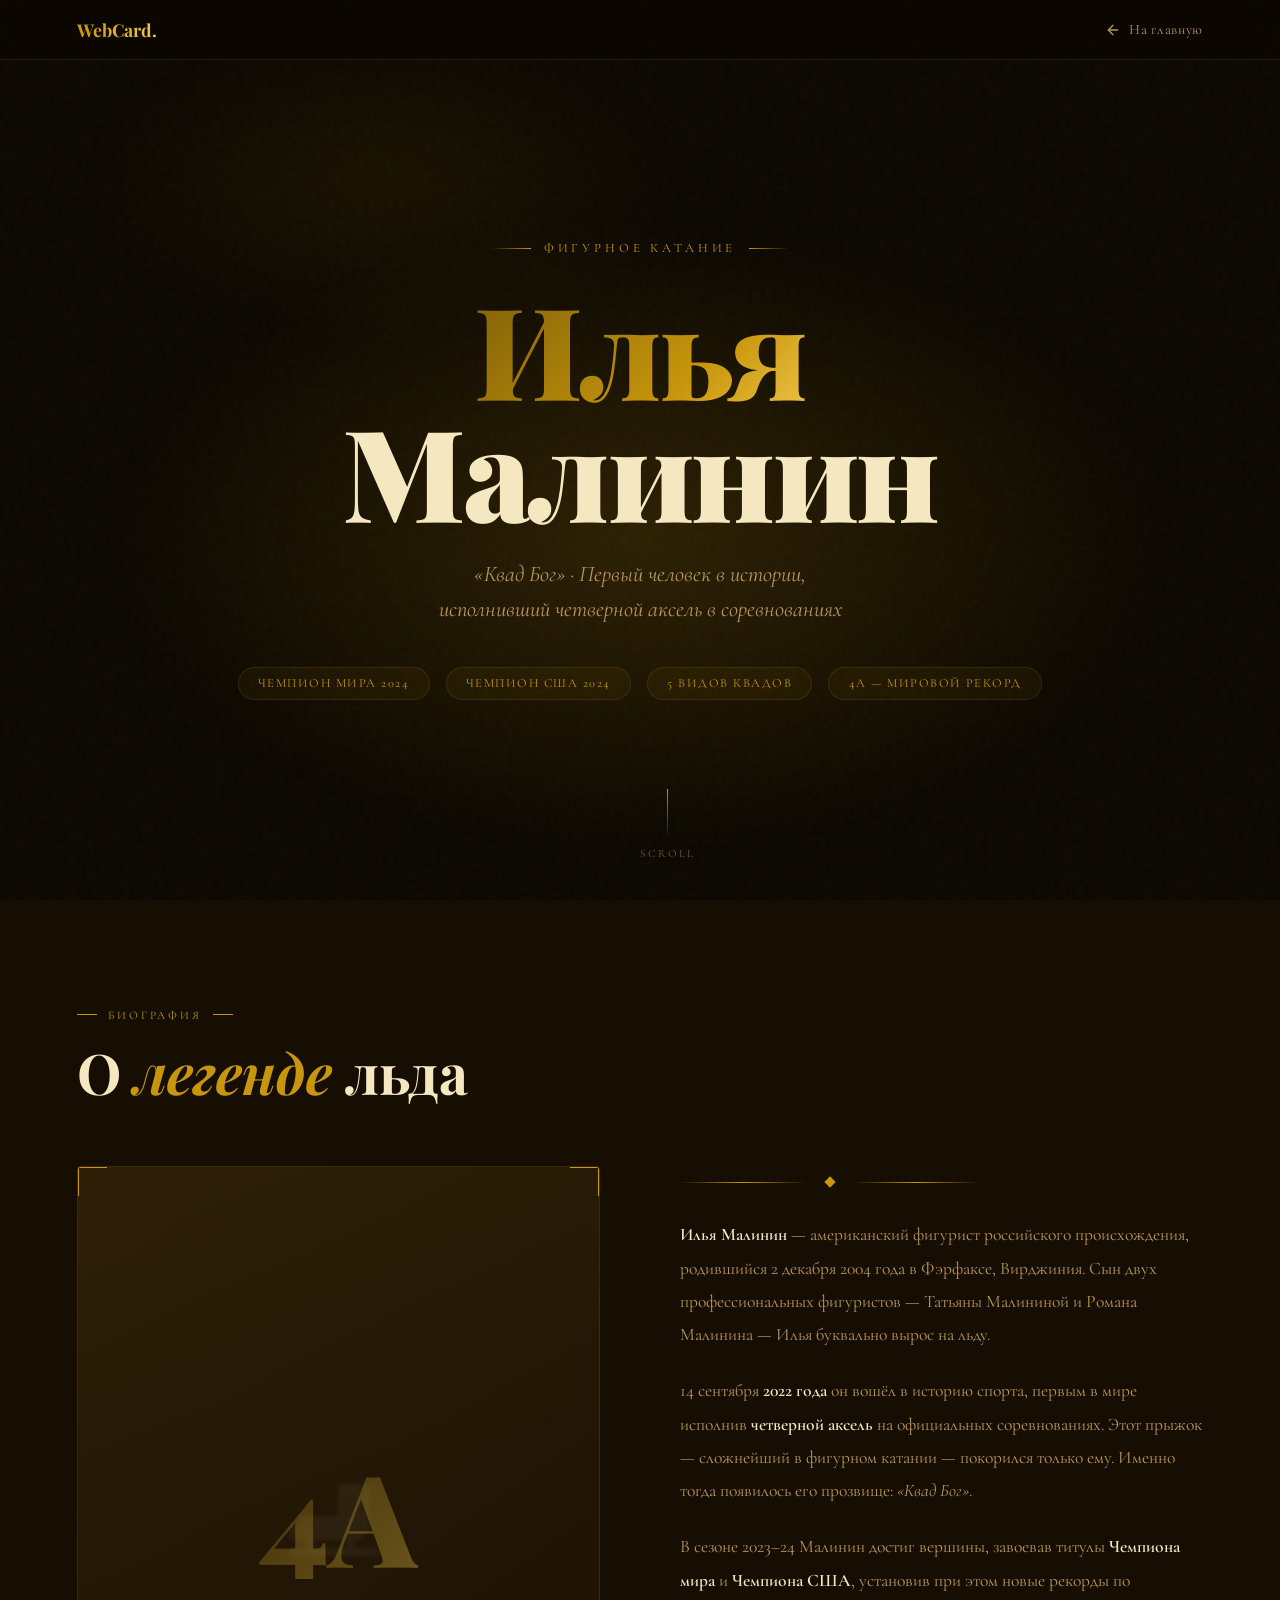
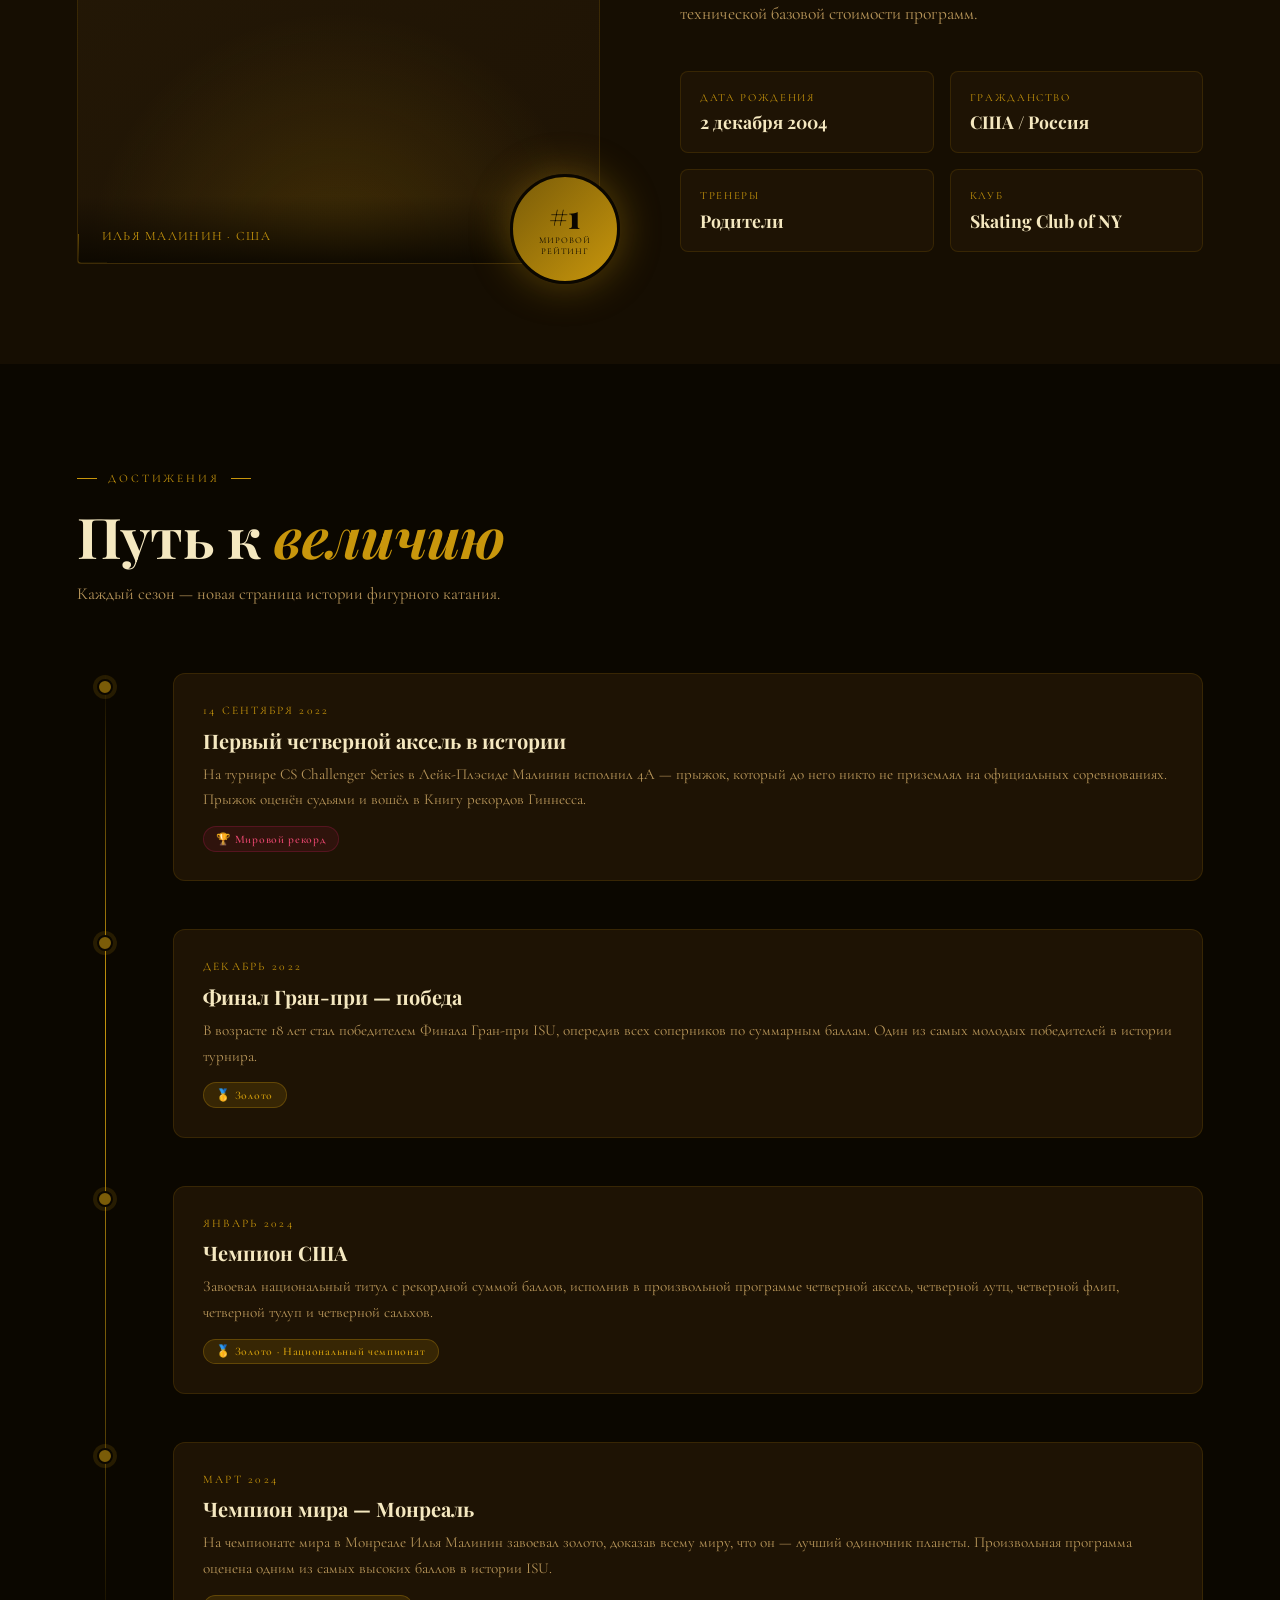
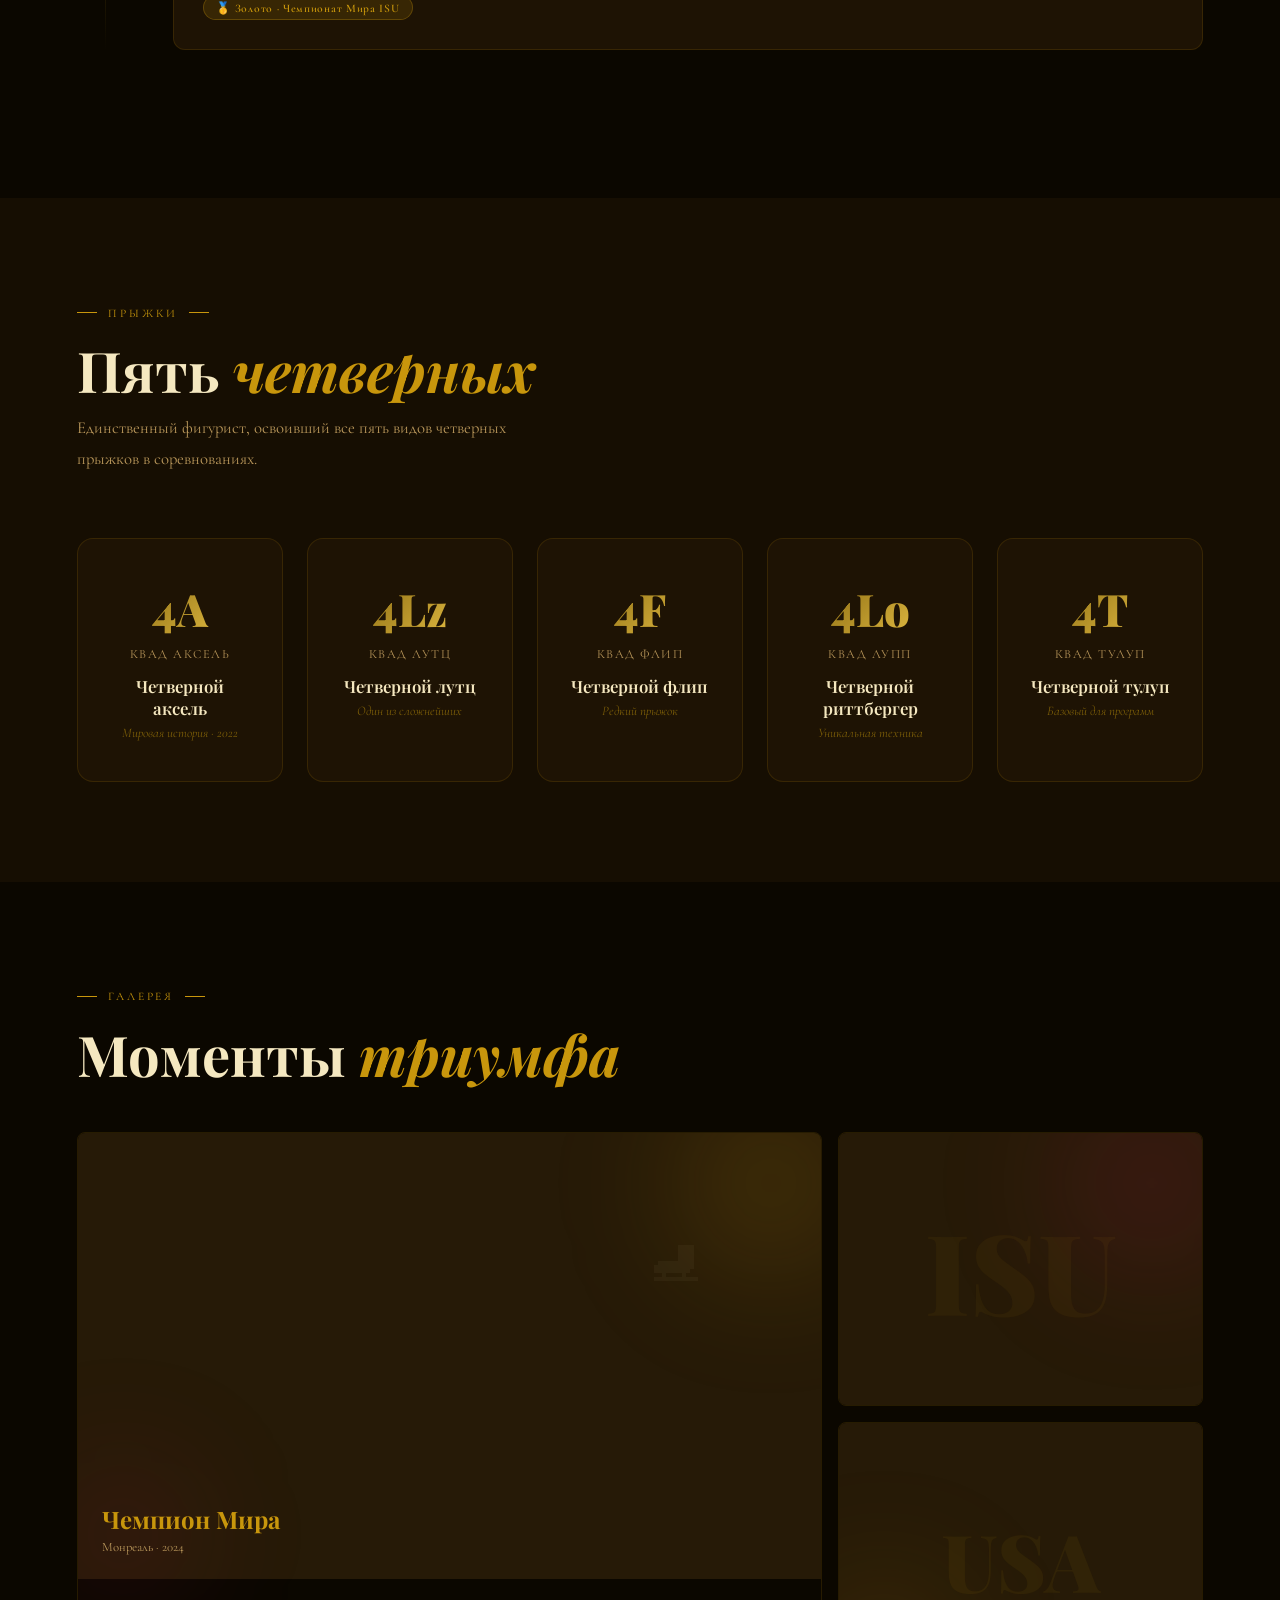
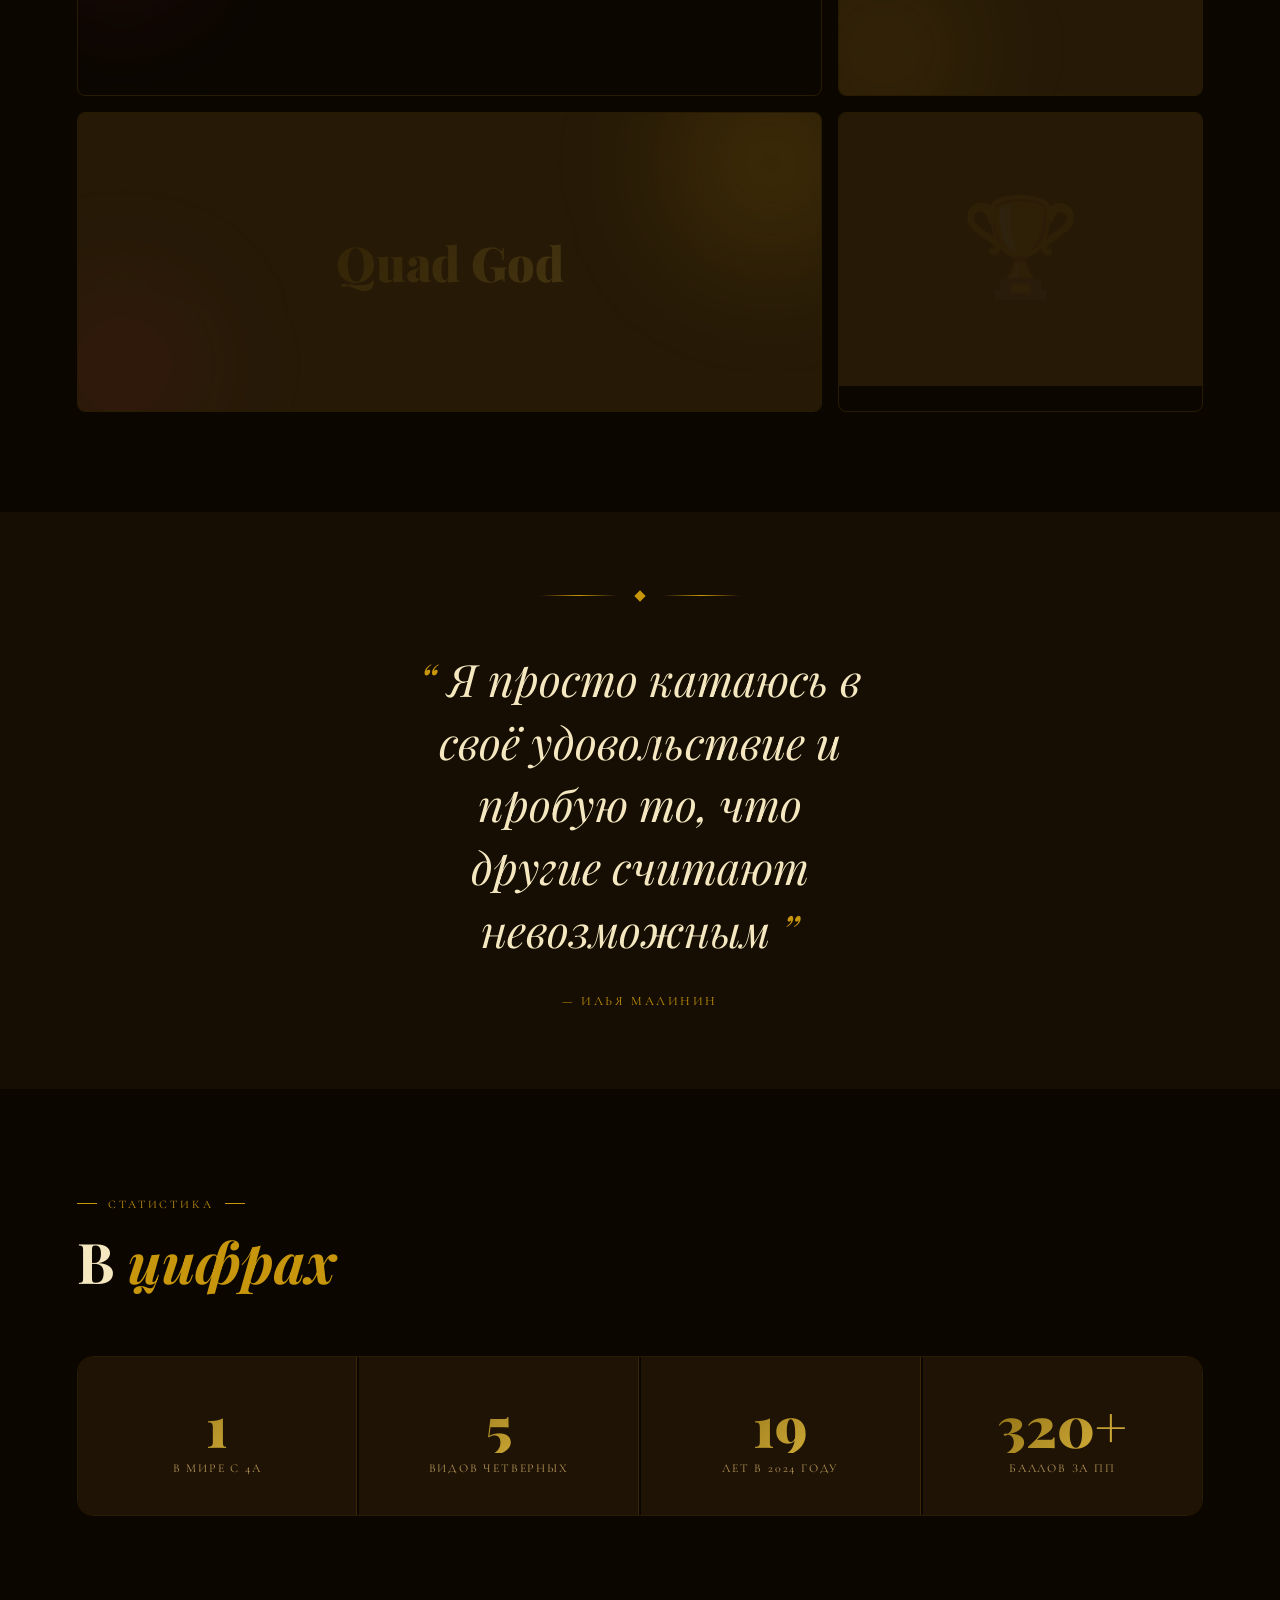
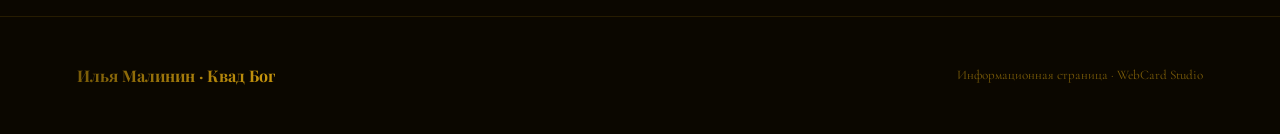
==== ilya.html @ e0e4a6ae "Add Ilya Malinin page with gold/brown design + navbar button" ====
<!DOCTYPE html>
<html lang="ru">
<head>
  <meta charset="UTF-8" />
  <meta name="viewport" content="width=device-width, initial-scale=1.0" />
  <title>Илья Малинин — Квад Бог</title>
  <link rel="preconnect" href="https://fonts.googleapis.com" />
  <link rel="preconnect" href="https://fonts.gstatic.com" crossorigin />
  <link href="https://fonts.googleapis.com/css2?family=Playfair+Display:ital,wght@0,400;0,700;0,900;1,400;1,700&family=Cormorant+Garamond:ital,wght@0,300;0,400;0,600;1,300;1,400&display=swap" rel="stylesheet" />
  <style>
    *, *::before, *::after { margin: 0; padding: 0; box-sizing: border-box; }

    :root {
      --bg:        #0b0700;
      --bg2:       #160e02;
      --card:      #1e1304;
      --card2:     #261a07;
      --gold:      #c8960c;
      --gold-lt:   #f0c84a;
      --gold-dim:  #7a5c08;
      --gold-glow: rgba(200,150,12,.3);
      --text:      #f5e8c0;
      --muted:     #b8965a;
      --border:    rgba(200,150,12,.15);
    }

    html { scroll-behavior: smooth; }
    body {
      background: var(--bg);
      color: var(--text);
      font-family: 'Cormorant Garamond', serif;
      overflow-x: hidden;
    }

    /* ── NOISE ── */
    body::before {
      content: '';
      position: fixed; inset: 0;
      background-image: url("data:image/svg+xml,%3Csvg viewBox='0 0 200 200' xmlns='http://www.w3.org/2000/svg'%3E%3Cfilter id='n'%3E%3CfeTurbulence type='fractalNoise' baseFrequency='0.75' numOctaves='4' stitchTiles='stitch'/%3E%3C/filter%3E%3Crect width='100%25' height='100%25' filter='url(%23n)' opacity='0.03'/%3E%3C/svg%3E");
      pointer-events: none; z-index: 0;
    }

    /* ── NAVBAR ── */
    nav {
      position: fixed; top: 0; left: 0; right: 0;
      z-index: 100;
      display: flex; align-items: center; justify-content: space-between;
      padding: 18px 6vw;
      background: rgba(11,7,0,.75);
      backdrop-filter: blur(20px);
      border-bottom: 1px solid var(--border);
      transition: background .3s;
    }
    .nav-logo {
      font-family: 'Playfair Display', serif;
      font-size: 1.1rem; font-weight: 700;
      background: linear-gradient(90deg, var(--gold), var(--gold-lt));
      -webkit-background-clip: text; -webkit-text-fill-color: transparent;
      text-decoration: none;
    }
    .nav-back {
      display: flex; align-items: center; gap: .5rem;
      color: var(--muted); text-decoration: none;
      font-size: .9rem; font-weight: 400; letter-spacing: .05em;
      transition: color .2s;
    }
    .nav-back:hover { color: var(--gold-lt); }
    .nav-back svg { transition: transform .2s; }
    .nav-back:hover svg { transform: translateX(-3px); }

    /* ── HERO ── */
    #hero {
      position: relative; min-height: 100vh;
      display: flex; flex-direction: column;
      align-items: center; justify-content: center;
      text-align: center;
      padding: 120px 6vw 80px;
      overflow: hidden;
    }

    /* radial gold glow */
    .hero-glow {
      position: absolute; inset: 0;
      background:
        radial-gradient(ellipse 60% 50% at 50% 60%, rgba(200,150,12,.18) 0%, transparent 70%),
        radial-gradient(ellipse 40% 30% at 30% 20%, rgba(200,150,12,.08) 0%, transparent 60%);
      pointer-events: none;
    }

    /* gold particles */
    .particles { position: absolute; inset: 0; pointer-events: none; overflow: hidden; }
    .particle {
      position: absolute;
      width: 2px; height: 2px;
      border-radius: 50%;
      background: var(--gold-lt);
      animation: float-up linear infinite;
      opacity: 0;
    }

    @keyframes float-up {
      0%   { transform: translateY(100vh) scale(0); opacity: 0; }
      10%  { opacity: .8; }
      90%  { opacity: .3; }
      100% { transform: translateY(-10vh) scale(1.5); opacity: 0; }
    }

    .hero-eyebrow {
      position: relative; z-index: 1;
      display: inline-flex; align-items: center; gap: .8rem;
      color: var(--gold); font-size: .8rem; font-weight: 400;
      letter-spacing: .3em; text-transform: uppercase;
      margin-bottom: 2rem;
      animation: fade-up .8s ease both;
    }
    .hero-eyebrow-line {
      display: block; width: 40px; height: 1px;
      background: linear-gradient(90deg, transparent, var(--gold));
    }
    .hero-eyebrow-line.r {
      background: linear-gradient(90deg, var(--gold), transparent);
    }

    h1 {
      position: relative; z-index: 1;
      font-family: 'Playfair Display', serif;
      font-size: clamp(3.5rem, 10vw, 9rem);
      font-weight: 900; line-height: .95;
      letter-spacing: -.02em;
      animation: fade-up .9s .1s ease both;
    }
    h1 .name-gold {
      background: linear-gradient(135deg, var(--gold-dim) 0%, var(--gold) 40%, var(--gold-lt) 60%, var(--gold) 80%, var(--gold-dim) 100%);
      background-size: 200% auto;
      -webkit-background-clip: text; -webkit-text-fill-color: transparent;
      animation: shimmer 4s linear infinite;
    }
    @keyframes shimmer {
      from { background-position: 0% center; }
      to   { background-position: 200% center; }
    }

    .hero-sub {
      position: relative; z-index: 1;
      font-size: clamp(1rem, 2.5vw, 1.4rem);
      font-style: italic; color: var(--muted);
      margin-top: 1.5rem; line-height: 1.6;
      animation: fade-up 1s .2s ease both;
    }

    .hero-badge-row {
      position: relative; z-index: 1;
      display: flex; gap: 1rem; flex-wrap: wrap;
      justify-content: center; margin-top: 2.5rem;
      animation: fade-up 1s .35s ease both;
    }
    .hero-badge {
      padding: .45rem 1.2rem;
      border: 1px solid var(--border);
      border-radius: 50px;
      font-size: .78rem; letter-spacing: .12em;
      text-transform: uppercase; color: var(--gold);
      background: rgba(200,150,12,.06);
    }

    .hero-scroll {
      position: absolute; bottom: 2.5rem; left: 50%;
      transform: translateX(-50%);
      display: flex; flex-direction: column;
      align-items: center; gap: .5rem;
      color: var(--gold-dim); font-size: .7rem;
      letter-spacing: .2em; text-transform: uppercase;
      z-index: 1; animation: fade-up 1s .7s ease both;
    }
    .hero-scroll-line {
      width: 1px; height: 50px;
      background: linear-gradient(to bottom, var(--gold), transparent);
      animation: scroll-down 2s ease infinite;
    }
    @keyframes scroll-down {
      0%  { transform: scaleY(0); transform-origin: top; }
      50% { transform: scaleY(1); transform-origin: top; }
      51% { transform: scaleY(1); transform-origin: bottom; }
      100%{ transform: scaleY(0); transform-origin: bottom; }
    }

    @keyframes fade-up {
      from { opacity: 0; transform: translateY(24px); }
      to   { opacity: 1; transform: translateY(0); }
    }

    /* ── DIVIDER ── */
    .gold-divider {
      display: flex; align-items: center; gap: 1.2rem;
      margin: 0 auto 3rem;
      max-width: 300px;
    }
    .gold-divider-line {
      flex: 1; height: 1px;
      background: linear-gradient(90deg, transparent, var(--gold), transparent);
    }
    .gold-divider-diamond {
      width: 8px; height: 8px;
      background: var(--gold);
      transform: rotate(45deg);
      flex-shrink: 0;
    }

    /* ── SECTION COMMON ── */
    section { padding: 100px 6vw; position: relative; z-index: 1; }
    .section-eyebrow {
      display: inline-flex; align-items: center; gap: .7rem;
      font-size: .72rem; letter-spacing: .25em; text-transform: uppercase;
      color: var(--gold); margin-bottom: 1.2rem;
    }
    .section-eyebrow::before, .section-eyebrow::after {
      content: ''; display: block; height: 1px; width: 20px;
      background: var(--gold);
    }
    .section-title {
      font-family: 'Playfair Display', serif;
      font-size: clamp(2rem, 5vw, 3.5rem);
      font-weight: 700; line-height: 1.1;
    }
    .section-title em { font-style: italic; color: var(--gold); }

    /* ── ABOUT ── */
    #about { background: var(--bg2); }

    .about-grid {
      display: grid;
      grid-template-columns: 1fr 1fr;
      gap: 5rem; align-items: center;
      margin-top: 4rem;
    }

    .about-photo-wrap {
      position: relative;
    }
    .about-photo-frame {
      position: relative; border-radius: 4px;
      overflow: hidden;
      aspect-ratio: 3/4;
      background: linear-gradient(145deg, var(--card2), var(--card));
      border: 1px solid var(--border);
    }
    /* decorative skater silhouette */
    .about-photo-frame::before {
      content: '⛸';
      position: absolute; top: 50%; left: 50%;
      transform: translate(-50%, -50%);
      font-size: 8rem; opacity: .05;
      filter: blur(2px);
    }
    .about-photo-inner {
      position: absolute; inset: 0;
      background:
        radial-gradient(ellipse 80% 60% at 50% 100%, rgba(200,150,12,.2) 0%, transparent 60%),
        linear-gradient(160deg, rgba(200,150,12,.05) 0%, transparent 50%);
      display: flex; align-items: center; justify-content: center;
    }
    .about-photo-number {
      font-family: 'Playfair Display', serif;
      font-size: 8rem; font-weight: 900;
      background: linear-gradient(135deg, var(--gold-dim), var(--gold-lt));
      -webkit-background-clip: text; -webkit-text-fill-color: transparent;
      opacity: .35;
      line-height: 1;
    }
    /* gold corner decorations */
    .corner {
      position: absolute; width: 30px; height: 30px;
    }
    .corner-tl { top: -1px; left: -1px;
      border-top: 2px solid var(--gold); border-left: 2px solid var(--gold); }
    .corner-tr { top: -1px; right: -1px;
      border-top: 2px solid var(--gold); border-right: 2px solid var(--gold); }
    .corner-bl { bottom: -1px; left: -1px;
      border-bottom: 2px solid var(--gold); border-left: 2px solid var(--gold); }
    .corner-br { bottom: -1px; right: -1px;
      border-bottom: 2px solid var(--gold); border-right: 2px solid var(--gold); }

    .about-photo-caption {
      position: absolute; bottom: 0; left: 0; right: 0;
      padding: 2rem 1.5rem 1.2rem;
      background: linear-gradient(to top, rgba(11,7,0,.9), transparent);
      font-size: .8rem; letter-spacing: .1em;
      text-transform: uppercase; color: var(--gold);
    }

    /* floating badge */
    .about-badge {
      position: absolute; bottom: -20px; right: -20px;
      width: 110px; height: 110px;
      border-radius: 50%;
      background: linear-gradient(135deg, var(--gold-dim), var(--gold));
      display: flex; flex-direction: column;
      align-items: center; justify-content: center;
      box-shadow: 0 0 40px rgba(200,150,12,.4);
      border: 3px solid var(--bg);
    }
    .about-badge-num {
      font-family: 'Playfair Display', serif;
      font-size: 2rem; font-weight: 900; color: #0b0700;
      line-height: 1;
    }
    .about-badge-label {
      font-size: .55rem; letter-spacing: .1em;
      text-transform: uppercase; color: #0b0700;
      text-align: center; margin-top: .2rem;
    }

    .about-text p {
      font-size: 1.1rem; line-height: 1.9;
      color: var(--muted); margin-bottom: 1.4rem;
    }
    .about-text p strong { color: var(--text); font-weight: 600; }

    .about-facts {
      display: grid; grid-template-columns: 1fr 1fr;
      gap: 1rem; margin-top: 2.5rem;
    }
    .fact-item {
      padding: 1.2rem;
      background: var(--card);
      border: 1px solid var(--border);
      border-radius: 8px;
      transition: border-color .2s, box-shadow .2s;
    }
    .fact-item:hover {
      border-color: rgba(200,150,12,.4);
      box-shadow: 0 0 20px rgba(200,150,12,.08);
    }
    .fact-label {
      font-size: .68rem; letter-spacing: .15em;
      text-transform: uppercase; color: var(--gold);
      margin-bottom: .4rem;
    }
    .fact-value {
      font-family: 'Playfair Display', serif;
      font-size: 1.1rem; font-weight: 700; color: var(--text);
    }

    /* ── RECORDS / TIMELINE ── */
    #records { background: var(--bg); }

    .records-intro { color: var(--muted); font-size: 1.05rem; line-height: 1.8; margin-top: .8rem; max-width: 55ch; }

    .timeline { margin-top: 4rem; position: relative; }
    .timeline::before {
      content: '';
      position: absolute; left: 28px; top: 0; bottom: 0;
      width: 1px;
      background: linear-gradient(to bottom, transparent, var(--gold), var(--gold-dim), transparent);
    }

    .tl-item {
      display: flex; gap: 2.5rem;
      margin-bottom: 3rem;
      position: relative;
    }
    .tl-dot-wrap {
      flex-shrink: 0; width: 56px;
      display: flex; justify-content: center;
    }
    .tl-dot {
      width: 16px; height: 16px;
      border-radius: 50%;
      background: var(--gold-dim);
      border: 2px solid var(--bg);
      box-shadow: 0 0 0 4px rgba(200,150,12,.15);
      margin-top: .35rem;
      transition: background .3s, box-shadow .3s;
    }
    .tl-item:hover .tl-dot {
      background: var(--gold);
      box-shadow: 0 0 0 6px rgba(200,150,12,.25), 0 0 20px rgba(200,150,12,.4);
    }
    .tl-content {
      flex: 1;
      padding: 1.8rem;
      background: var(--card);
      border: 1px solid var(--border);
      border-radius: 12px;
      transition: border-color .3s, box-shadow .3s;
    }
    .tl-item:hover .tl-content {
      border-color: rgba(200,150,12,.35);
      box-shadow: 0 8px 40px rgba(0,0,0,.3);
    }
    .tl-year {
      font-size: .72rem; letter-spacing: .2em;
      text-transform: uppercase; color: var(--gold);
      margin-bottom: .6rem;
    }
    .tl-title {
      font-family: 'Playfair Display', serif;
      font-size: 1.25rem; font-weight: 700;
      margin-bottom: .5rem;
    }
    .tl-desc { font-size: .95rem; color: var(--muted); line-height: 1.7; }
    .tl-medal {
      display: inline-flex; align-items: center; gap: .4rem;
      margin-top: .8rem;
      padding: .3rem .8rem;
      border-radius: 50px; font-size: .72rem;
      font-weight: 600; letter-spacing: .06em;
    }
    .medal-gold { background: rgba(200,150,12,.15); color: var(--gold); border: 1px solid rgba(200,150,12,.3); }
    .medal-record { background: rgba(200,25,92,.1); color: #e0446a; border: 1px solid rgba(200,25,92,.25); }

    /* ── JUMPS ── */
    #jumps { background: var(--bg2); }

    .jumps-grid {
      display: grid;
      grid-template-columns: repeat(auto-fit, minmax(200px, 1fr));
      gap: 1.5rem; margin-top: 4rem;
    }

    .jump-card {
      position: relative;
      padding: 2.5rem 2rem;
      background: var(--card);
      border: 1px solid var(--border);
      border-radius: 16px;
      text-align: center;
      overflow: hidden;
      transition: transform .3s, box-shadow .3s, border-color .3s;
    }
    .jump-card:hover {
      transform: translateY(-6px);
      border-color: rgba(200,150,12,.4);
      box-shadow: 0 20px 60px rgba(0,0,0,.4), 0 0 40px rgba(200,150,12,.1);
    }
    .jump-card::before {
      content: '';
      position: absolute; inset: 0;
      background: radial-gradient(ellipse at top, rgba(200,150,12,.08), transparent 60%);
      opacity: 0; transition: opacity .3s;
    }
    .jump-card:hover::before { opacity: 1; }

    .jump-symbol {
      font-family: 'Playfair Display', serif;
      font-size: 2.8rem; font-weight: 900;
      background: linear-gradient(135deg, var(--gold-dim), var(--gold-lt));
      -webkit-background-clip: text; -webkit-text-fill-color: transparent;
      margin-bottom: .5rem;
    }
    .jump-name {
      font-size: .78rem; letter-spacing: .12em;
      text-transform: uppercase; color: var(--muted);
      margin-bottom: .8rem;
    }
    .jump-full {
      font-family: 'Playfair Display', serif;
      font-size: 1.05rem; font-weight: 600; color: var(--text);
      margin-bottom: .4rem;
    }
    .jump-note { font-size: .82rem; color: var(--gold-dim); font-style: italic; }

    /* ── GALLERY ── */
    #gallery { background: var(--bg); }

    .gallery-grid {
      display: grid;
      grid-template-columns: repeat(3, 1fr);
      grid-template-rows: auto;
      gap: 1rem; margin-top: 3rem;
    }

    .gallery-item {
      position: relative; overflow: hidden;
      border-radius: 8px;
      border: 1px solid var(--border);
      cursor: pointer;
      transition: transform .3s, box-shadow .3s;
    }
    .gallery-item:hover { transform: scale(1.02); box-shadow: 0 12px 40px rgba(0,0,0,.5); }
    .gallery-item:nth-child(1) { grid-column: span 2; grid-row: span 2; }
    .gallery-item:nth-child(4) { grid-column: span 2; }

    .gallery-inner {
      width: 100%; padding-bottom: 75%;
      position: relative;
      background: var(--card2);
    }
    .gallery-item:nth-child(1) .gallery-inner { padding-bottom: 60%; }
    .gallery-item:nth-child(4) .gallery-inner { padding-bottom: 40%; }

    .gallery-overlay {
      position: absolute; inset: 0;
      background: linear-gradient(to top, rgba(11,7,0,.85) 0%, transparent 50%);
      display: flex; align-items: flex-end;
      padding: 1.5rem;
      opacity: 0; transition: opacity .3s;
    }
    .gallery-item:hover .gallery-overlay { opacity: 1; }
    .gallery-caption {
      font-size: .85rem; letter-spacing: .08em;
      color: var(--gold-lt);
    }

    /* decorative ice-rink patterns inside gallery placeholders */
    .gallery-deco {
      position: absolute; inset: 0;
      display: flex; align-items: center; justify-content: center;
      overflow: hidden;
    }
    .gallery-deco-text {
      font-family: 'Playfair Display', serif;
      font-weight: 900;
      color: rgba(200,150,12,.06);
      white-space: nowrap;
      user-select: none;
    }
    .gallery-deco-icon {
      position: absolute;
      font-size: 4rem;
      opacity: .04;
    }
    .gallery-glow {
      position: absolute; border-radius: 50%;
      filter: blur(60px); pointer-events: none;
    }
    .gg1 { width: 200px; height: 200px; background: rgba(200,150,12,.15); top: -50px; right: -50px; }
    .gg2 { width: 150px; height: 150px; background: rgba(200,25,92,.1); bottom: -30px; left: -30px; }

    /* ── QUOTE ── */
    #quote {
      background: var(--bg2);
      text-align: center;
      padding: 80px 6vw;
    }
    .quote-text {
      font-family: 'Playfair Display', serif;
      font-size: clamp(1.5rem, 4vw, 2.8rem);
      font-weight: 400; font-style: italic;
      line-height: 1.4;
      max-width: 18ch; margin: 0 auto 2rem;
      position: relative; z-index: 1;
    }
    .quote-text::before { content: '\201C'; color: var(--gold); }
    .quote-text::after  { content: '\201D'; color: var(--gold); }
    .quote-mark {
      font-size: 8rem; line-height: 0;
      color: rgba(200,150,12,.08);
      font-family: 'Playfair Display', serif;
      position: absolute; top: 40px; left: 50%; transform: translateX(-50%);
    }
    .quote-author {
      font-size: .8rem; letter-spacing: .2em;
      text-transform: uppercase; color: var(--gold);
    }

    /* ── STATS ── */
    #stats { background: var(--bg); }

    .stats-grid {
      display: grid;
      grid-template-columns: repeat(auto-fit, minmax(200px, 1fr));
      gap: 2px; margin-top: 4rem;
      border: 1px solid var(--border); border-radius: 16px;
      overflow: hidden;
    }
    .stat-item {
      padding: 2.5rem 2rem; text-align: center;
      background: var(--card);
      border-right: 1px solid var(--border);
      transition: background .3s;
      position: relative; overflow: hidden;
    }
    .stat-item:last-child { border-right: none; }
    .stat-item::before {
      content: '';
      position: absolute; inset: 0;
      background: radial-gradient(ellipse at bottom, rgba(200,150,12,.06), transparent 60%);
      opacity: 0; transition: opacity .3s;
    }
    .stat-item:hover::before { opacity: 1; }

    .stat-num {
      font-family: 'Playfair Display', serif;
      font-size: 3.5rem; font-weight: 900; line-height: 1;
      background: linear-gradient(135deg, var(--gold-dim), var(--gold-lt));
      -webkit-background-clip: text; -webkit-text-fill-color: transparent;
      margin-bottom: .5rem;
    }
    .stat-lbl {
      font-size: .75rem; letter-spacing: .15em;
      text-transform: uppercase; color: var(--muted);
    }

    /* ── FOOTER ── */
    footer {
      padding: 3rem 6vw;
      border-top: 1px solid var(--border);
      display: flex; align-items: center;
      justify-content: space-between; flex-wrap: wrap; gap: 1rem;
    }
    .footer-logo {
      font-family: 'Playfair Display', serif;
      font-size: 1rem; font-weight: 700;
      background: linear-gradient(90deg, var(--gold-dim), var(--gold));
      -webkit-background-clip: text; -webkit-text-fill-color: transparent;
    }
    .footer-copy { font-size: .82rem; color: var(--gold-dim); }

    /* ── REVEAL ── */
    .reveal { opacity: 0; transform: translateY(28px); transition: opacity .7s ease, transform .7s ease; }
    .reveal.visible { opacity: 1; transform: none; }

    /* ── RESPONSIVE ── */
    @media (max-width: 768px) {
      .about-grid { grid-template-columns: 1fr; gap: 3rem; }
      .gallery-grid { grid-template-columns: 1fr 1fr; }
      .gallery-item:nth-child(1) { grid-column: span 2; }
      .gallery-item:nth-child(4) { grid-column: span 2; }
      .stats-grid { grid-template-columns: 1fr 1fr; }
      .stat-item { border-right: none; border-bottom: 1px solid var(--border); }
    }
    @media (max-width: 480px) {
      .about-facts { grid-template-columns: 1fr; }
      .gallery-grid { grid-template-columns: 1fr; }
      .gallery-item:nth-child(1),
      .gallery-item:nth-child(4) { grid-column: span 1; }
      .stats-grid { grid-template-columns: 1fr; }
      .jumps-grid { grid-template-columns: 1fr 1fr; }
    }
  </style>
</head>
<body>

<!-- NAV -->
<nav id="navbar">
  <a href="index.html" class="nav-logo">WebCard<span style="color:#c8195c;">.</span></a>
  <a href="index.html" class="nav-back">
    <svg width="16" height="16" viewBox="0 0 24 24" fill="none" stroke="currentColor" stroke-width="2" stroke-linecap="round" stroke-linejoin="round"><line x1="19" y1="12" x2="5" y2="12"/><polyline points="12 19 5 12 12 5"/></svg>
    На главную
  </a>
</nav>

<!-- HERO -->
<section id="hero">
  <div class="hero-glow"></div>
  <div class="particles" id="particles"></div>

  <div class="hero-eyebrow">
    <span class="hero-eyebrow-line"></span>
    Фигурное катание
    <span class="hero-eyebrow-line r"></span>
  </div>

  <h1>
    <span class="name-gold">Илья</span><br>
    Малинин
  </h1>

  <p class="hero-sub">«Квад Бог» · Первый человек в истории,<br>исполнивший четверной аксель в соревнованиях</p>

  <div class="hero-badge-row">
    <span class="hero-badge">Чемпион Мира 2024</span>
    <span class="hero-badge">Чемпион США 2024</span>
    <span class="hero-badge">5 видов квадов</span>
    <span class="hero-badge">4A — мировой рекорд</span>
  </div>

  <div class="hero-scroll">
    <div class="hero-scroll-line"></div>
    Scroll
  </div>
</section>

<!-- ABOUT -->
<section id="about">
  <div class="section-eyebrow">Биография</div>
  <h2 class="section-title reveal">О <em>легенде</em> льда</h2>

  <div class="about-grid">
    <div class="about-photo-wrap reveal">
      <div class="about-photo-frame">
        <div class="about-photo-inner">
          <div class="about-photo-number">4A</div>
        </div>
        <div class="corner corner-tl"></div>
        <div class="corner corner-tr"></div>
        <div class="corner corner-bl"></div>
        <div class="corner corner-br"></div>
        <div class="about-photo-caption">Илья Малинин · США</div>
      </div>
      <div class="about-badge">
        <div class="about-badge-num">#1</div>
        <div class="about-badge-label">Мировой<br>рейтинг</div>
      </div>
    </div>

    <div class="about-text">
      <div class="gold-divider" style="margin: 0 0 2rem;">
        <div class="gold-divider-line"></div>
        <div class="gold-divider-diamond"></div>
        <div class="gold-divider-line"></div>
      </div>

      <p><strong>Илья Малинин</strong> — американский фигурист российского происхождения, родившийся 2 декабря 2004 года в Фэрфаксе, Вирджиния. Сын двух профессиональных фигуристов — Татьяны Малининой и Романа Малинина — Илья буквально вырос на льду.</p>
      <p>14 сентября <strong>2022 года</strong> он вошёл в историю спорта, первым в мире исполнив <strong>четверной аксель</strong> на официальных соревнованиях. Этот прыжок — сложнейший в фигурном катании — покорился только ему. Именно тогда появилось его прозвище: <em>«Квад Бог»</em>.</p>
      <p>В сезоне 2023–24 Малинин достиг вершины, завоевав титулы <strong>Чемпиона мира</strong> и <strong>Чемпиона США</strong>, установив при этом новые рекорды по технической базовой стоимости программ.</p>

      <div class="about-facts">
        <div class="fact-item">
          <div class="fact-label">Дата рождения</div>
          <div class="fact-value">2 декабря 2004</div>
        </div>
        <div class="fact-item">
          <div class="fact-label">Гражданство</div>
          <div class="fact-value">США / Россия</div>
        </div>
        <div class="fact-item">
          <div class="fact-label">Тренеры</div>
          <div class="fact-value">Родители</div>
        </div>
        <div class="fact-item">
          <div class="fact-label">Клуб</div>
          <div class="fact-value">Skating Club of NY</div>
        </div>
      </div>
    </div>
  </div>
</section>

<!-- RECORDS -->
<section id="records">
  <div class="section-eyebrow">Достижения</div>
  <h2 class="section-title reveal">Путь к <em>величию</em></h2>
  <p class="records-intro reveal">Каждый сезон — новая страница истории фигурного катания.</p>

  <div class="timeline">

    <div class="tl-item reveal">
      <div class="tl-dot-wrap"><div class="tl-dot"></div></div>
      <div class="tl-content">
        <div class="tl-year">14 сентября 2022</div>
        <div class="tl-title">Первый четверной аксель в истории</div>
        <div class="tl-desc">На турнире CS Challenger Series в Лейк-Плэсиде Малинин исполнил 4A — прыжок, который до него никто не приземлял на официальных соревнованиях. Прыжок оценён судьями и вошёл в Книгу рекордов Гиннесса.</div>
        <span class="tl-medal medal-record">🏆 Мировой рекорд</span>
      </div>
    </div>

    <div class="tl-item reveal">
      <div class="tl-dot-wrap"><div class="tl-dot"></div></div>
      <div class="tl-content">
        <div class="tl-year">Декабрь 2022</div>
        <div class="tl-title">Финал Гран-при — победа</div>
        <div class="tl-desc">В возрасте 18 лет стал победителем Финала Гран-при ISU, опередив всех соперников по суммарным баллам. Один из самых молодых победителей в истории турнира.</div>
        <span class="tl-medal medal-gold">🥇 Золото</span>
      </div>
    </div>

    <div class="tl-item reveal">
      <div class="tl-dot-wrap"><div class="tl-dot"></div></div>
      <div class="tl-content">
        <div class="tl-year">Январь 2024</div>
        <div class="tl-title">Чемпион США</div>
        <div class="tl-desc">Завоевал национальный титул с рекордной суммой баллов, исполнив в произвольной программе четверной аксель, четверной лутц, четверной флип, четверной тулуп и четверной сальхов.</div>
        <span class="tl-medal medal-gold">🥇 Золото · Национальный чемпионат</span>
      </div>
    </div>

    <div class="tl-item reveal">
      <div class="tl-dot-wrap"><div class="tl-dot"></div></div>
      <div class="tl-content">
        <div class="tl-year">Март 2024</div>
        <div class="tl-title">Чемпион мира — Монреаль</div>
        <div class="tl-desc">На чемпионате мира в Монреале Илья Малинин завоевал золото, доказав всему миру, что он — лучший одиночник планеты. Произвольная программа оценена одним из самых высоких баллов в истории ISU.</div>
        <span class="tl-medal medal-gold">🥇 Золото · Чемпионат Мира ISU</span>
      </div>
    </div>

  </div>
</section>

<!-- JUMPS -->
<section id="jumps">
  <div class="section-eyebrow">Прыжки</div>
  <h2 class="section-title reveal">Пять <em>четверных</em></h2>
  <p class="records-intro reveal" style="margin-top:.8rem;">Единственный фигурист, освоивший все пять видов четверных прыжков в соревнованиях.</p>

  <div class="jumps-grid">
    <div class="jump-card reveal">
      <div class="jump-symbol">4A</div>
      <div class="jump-name">Квад Аксель</div>
      <div class="jump-full">Четверной аксель</div>
      <div class="jump-note">Мировая история · 2022</div>
    </div>
    <div class="jump-card reveal">
      <div class="jump-symbol">4Lz</div>
      <div class="jump-name">Квад Лутц</div>
      <div class="jump-full">Четверной лутц</div>
      <div class="jump-note">Один из сложнейших</div>
    </div>
    <div class="jump-card reveal">
      <div class="jump-symbol">4F</div>
      <div class="jump-name">Квад Флип</div>
      <div class="jump-full">Четверной флип</div>
      <div class="jump-note">Редкий прыжок</div>
    </div>
    <div class="jump-card reveal">
      <div class="jump-symbol">4Lo</div>
      <div class="jump-name">Квад Лупп</div>
      <div class="jump-full">Четверной риттбергер</div>
      <div class="jump-note">Уникальная техника</div>
    </div>
    <div class="jump-card reveal">
      <div class="jump-symbol">4T</div>
      <div class="jump-name">Квад Тулуп</div>
      <div class="jump-full">Четверной тулуп</div>
      <div class="jump-note">Базовый для программ</div>
    </div>
  </div>
</section>

<!-- GALLERY -->
<section id="gallery">
  <div class="section-eyebrow">Галерея</div>
  <h2 class="section-title reveal">Моменты <em>триумфа</em></h2>

  <div class="gallery-grid">

    <div class="gallery-item reveal">
      <div class="gallery-inner">
        <div class="gallery-glow gg1"></div>
        <div class="gallery-glow gg2"></div>
        <div class="gallery-deco">
          <div class="gallery-deco-text" style="font-size:12rem;opacity:.04">4A</div>
          <div class="gallery-deco-icon" style="top:20%;right:15%">⛸</div>
        </div>
        <div style="position:absolute;bottom:1.5rem;left:1.5rem;z-index:1;">
          <div style="font-family:'Playfair Display',serif;font-size:1.5rem;font-weight:700;color:var(--gold);">Чемпион Мира</div>
          <div style="font-size:.8rem;color:var(--muted);margin-top:.3rem;">Монреаль · 2024</div>
        </div>
      </div>
      <div class="gallery-overlay">
        <div class="gallery-caption">Первое золото чемпионата мира</div>
      </div>
    </div>

    <div class="gallery-item reveal">
      <div class="gallery-inner">
        <div class="gallery-glow gg1" style="background:rgba(200,25,92,.12)"></div>
        <div class="gallery-deco">
          <div class="gallery-deco-text" style="font-size:7rem;">ISU</div>
        </div>
      </div>
      <div class="gallery-overlay"><div class="gallery-caption">Гран-при · 2022–23</div></div>
    </div>

    <div class="gallery-item reveal">
      <div class="gallery-inner">
        <div class="gallery-glow gg2" style="background:rgba(200,150,12,.12)"></div>
        <div class="gallery-deco">
          <div class="gallery-deco-text" style="font-size:5rem;color:rgba(200,150,12,.07)">USA</div>
        </div>
      </div>
      <div class="gallery-overlay"><div class="gallery-caption">Чемпион США · 2024</div></div>
    </div>

    <div class="gallery-item reveal">
      <div class="gallery-inner">
        <div class="gallery-glow gg1"></div>
        <div class="gallery-glow gg2"></div>
        <div class="gallery-deco" style="flex-direction:column;gap:1rem;">
          <div style="font-family:'Playfair Display',serif;font-size:3rem;font-weight:900;background:linear-gradient(135deg,var(--gold-dim),var(--gold-lt));-webkit-background-clip:text;-webkit-text-fill-color:transparent;opacity:.15">Quad God</div>
        </div>
      </div>
      <div class="gallery-overlay"><div class="gallery-caption">«Квад Бог» — рождение легенды</div></div>
    </div>

    <div class="gallery-item reveal">
      <div class="gallery-inner">
        <div class="gallery-deco">
          <div class="gallery-deco-icon" style="font-size:6rem;">🏆</div>
        </div>
      </div>
      <div class="gallery-overlay"><div class="gallery-caption">Финал Гран-при · Турин</div></div>
    </div>

  </div>
</section>

<!-- QUOTE -->
<section id="quote">
  <div style="position:relative;z-index:1;">
    <div class="gold-divider reveal" style="max-width:200px;margin:0 auto 3rem;">
      <div class="gold-divider-line"></div>
      <div class="gold-divider-diamond"></div>
      <div class="gold-divider-line"></div>
    </div>
    <blockquote class="quote-text reveal">
      Я просто катаюсь в своё удовольствие и пробую то, что другие считают невозможным
    </blockquote>
    <div class="quote-author reveal" style="margin-top:2rem;">— Илья Малинин</div>
  </div>
</section>

<!-- STATS -->
<section id="stats">
  <div class="section-eyebrow">Статистика</div>
  <h2 class="section-title reveal">В <em>цифрах</em></h2>

  <div class="stats-grid">
    <div class="stat-item reveal">
      <div class="stat-num">1</div>
      <div class="stat-lbl">В мире с 4A</div>
    </div>
    <div class="stat-item reveal">
      <div class="stat-num">5</div>
      <div class="stat-lbl">Видов четверных</div>
    </div>
    <div class="stat-item reveal">
      <div class="stat-num">19</div>
      <div class="stat-lbl">Лет в 2024 году</div>
    </div>
    <div class="stat-item reveal">
      <div class="stat-num">320+</div>
      <div class="stat-lbl">Баллов за ПП</div>
    </div>
  </div>
</section>

<!-- FOOTER -->
<footer>
  <div class="footer-logo">Илья Малинин · Квад Бог</div>
  <div class="footer-copy">Информационная страница · WebCard Studio</div>
</footer>

<script>
  // ── Navbar scroll
  const nav = document.getElementById('navbar');
  window.addEventListener('scroll', () => {
    nav.style.background = window.scrollY > 60
      ? 'rgba(11,7,0,.96)'
      : 'rgba(11,7,0,.75)';
  }, { passive: true });

  // ── Reveal on scroll
  const reveals = document.querySelectorAll('.reveal');
  const observer = new IntersectionObserver(
    entries => entries.forEach(e => {
      if (e.isIntersecting) { e.target.classList.add('visible'); observer.unobserve(e.target); }
    }),
    { threshold: 0.1 }
  );
  reveals.forEach((el, i) => {
    el.style.transitionDelay = (i % 4) * 0.09 + 's';
    observer.observe(el);
  });

  // ── Gold particles
  const container = document.getElementById('particles');
  for (let i = 0; i < 30; i++) {
    const p = document.createElement('div');
    p.className = 'particle';
    p.style.left = Math.random() * 100 + '%';
    p.style.width = p.style.height = (Math.random() * 3 + 1) + 'px';
    p.style.animationDuration = (Math.random() * 10 + 8) + 's';
    p.style.animationDelay   = -(Math.random() * 15) + 's';
    container.appendChild(p);
  }
</script>
</body>
</html>
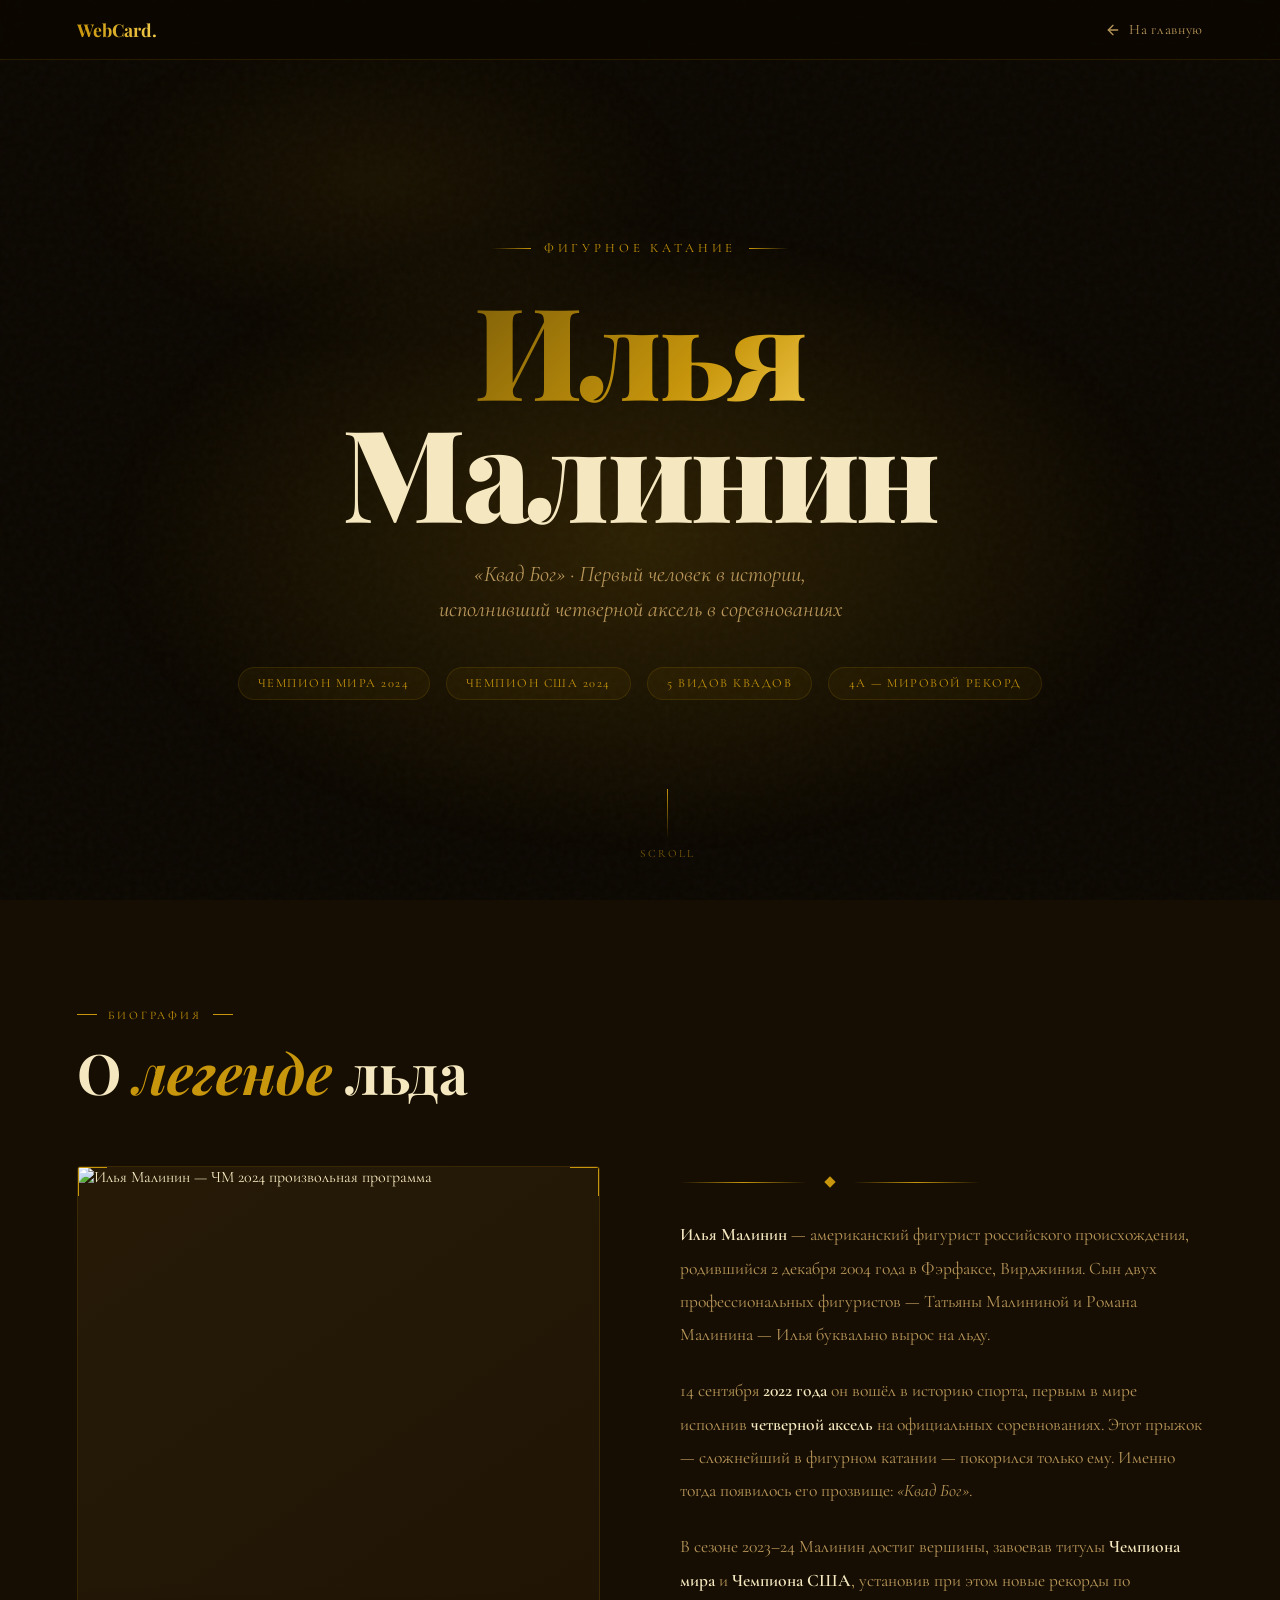
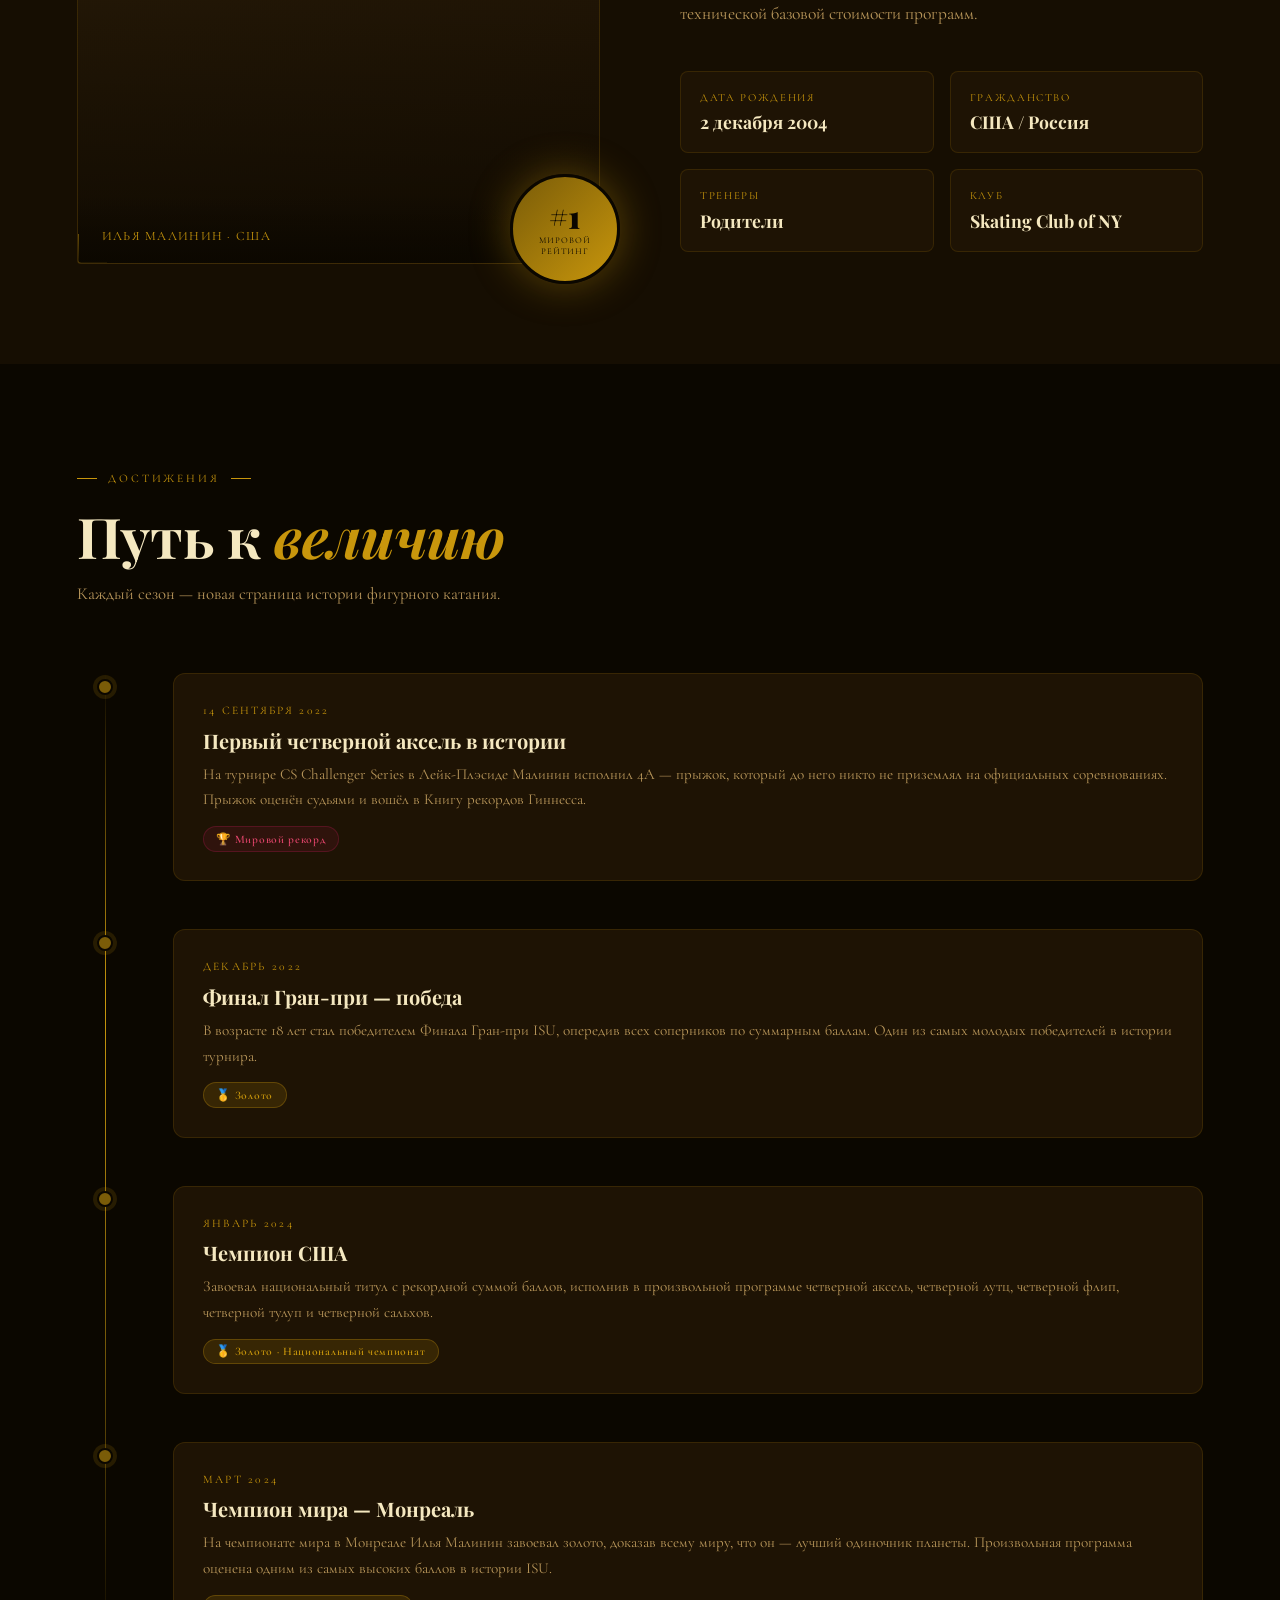
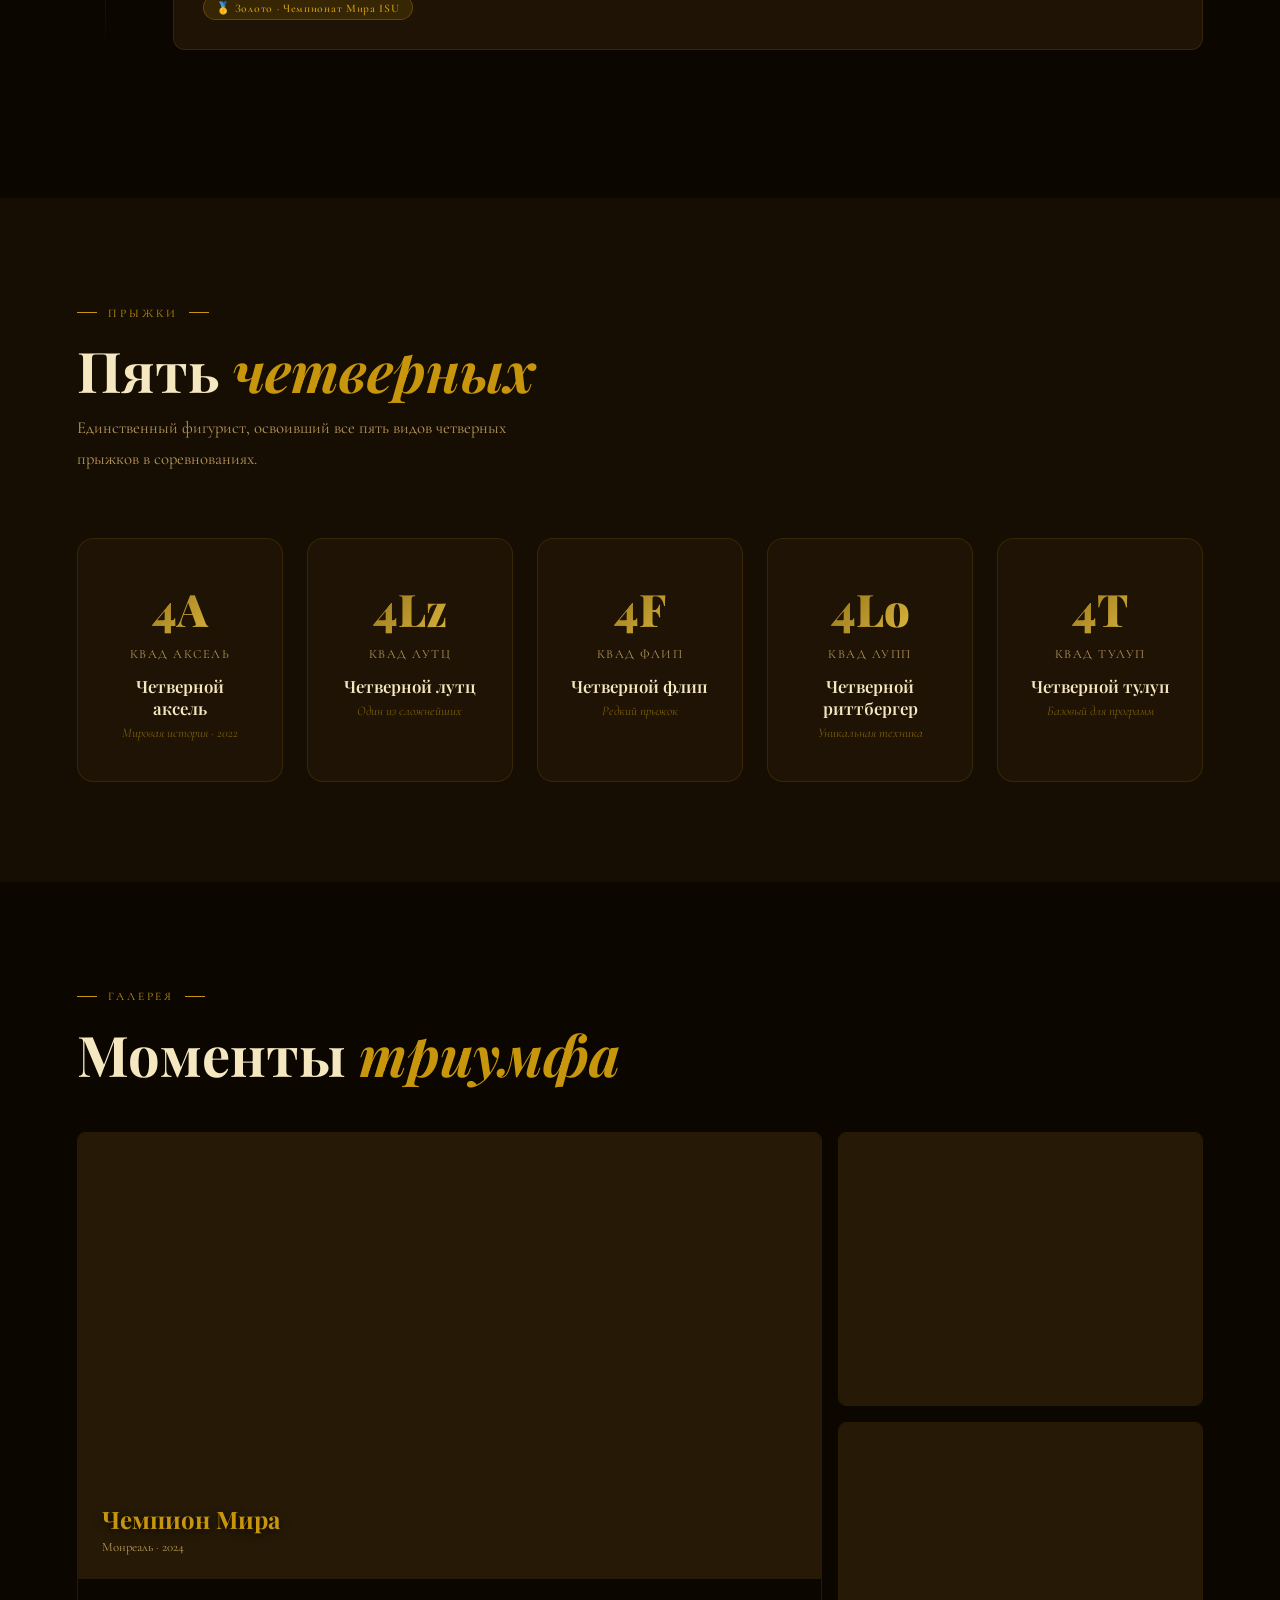
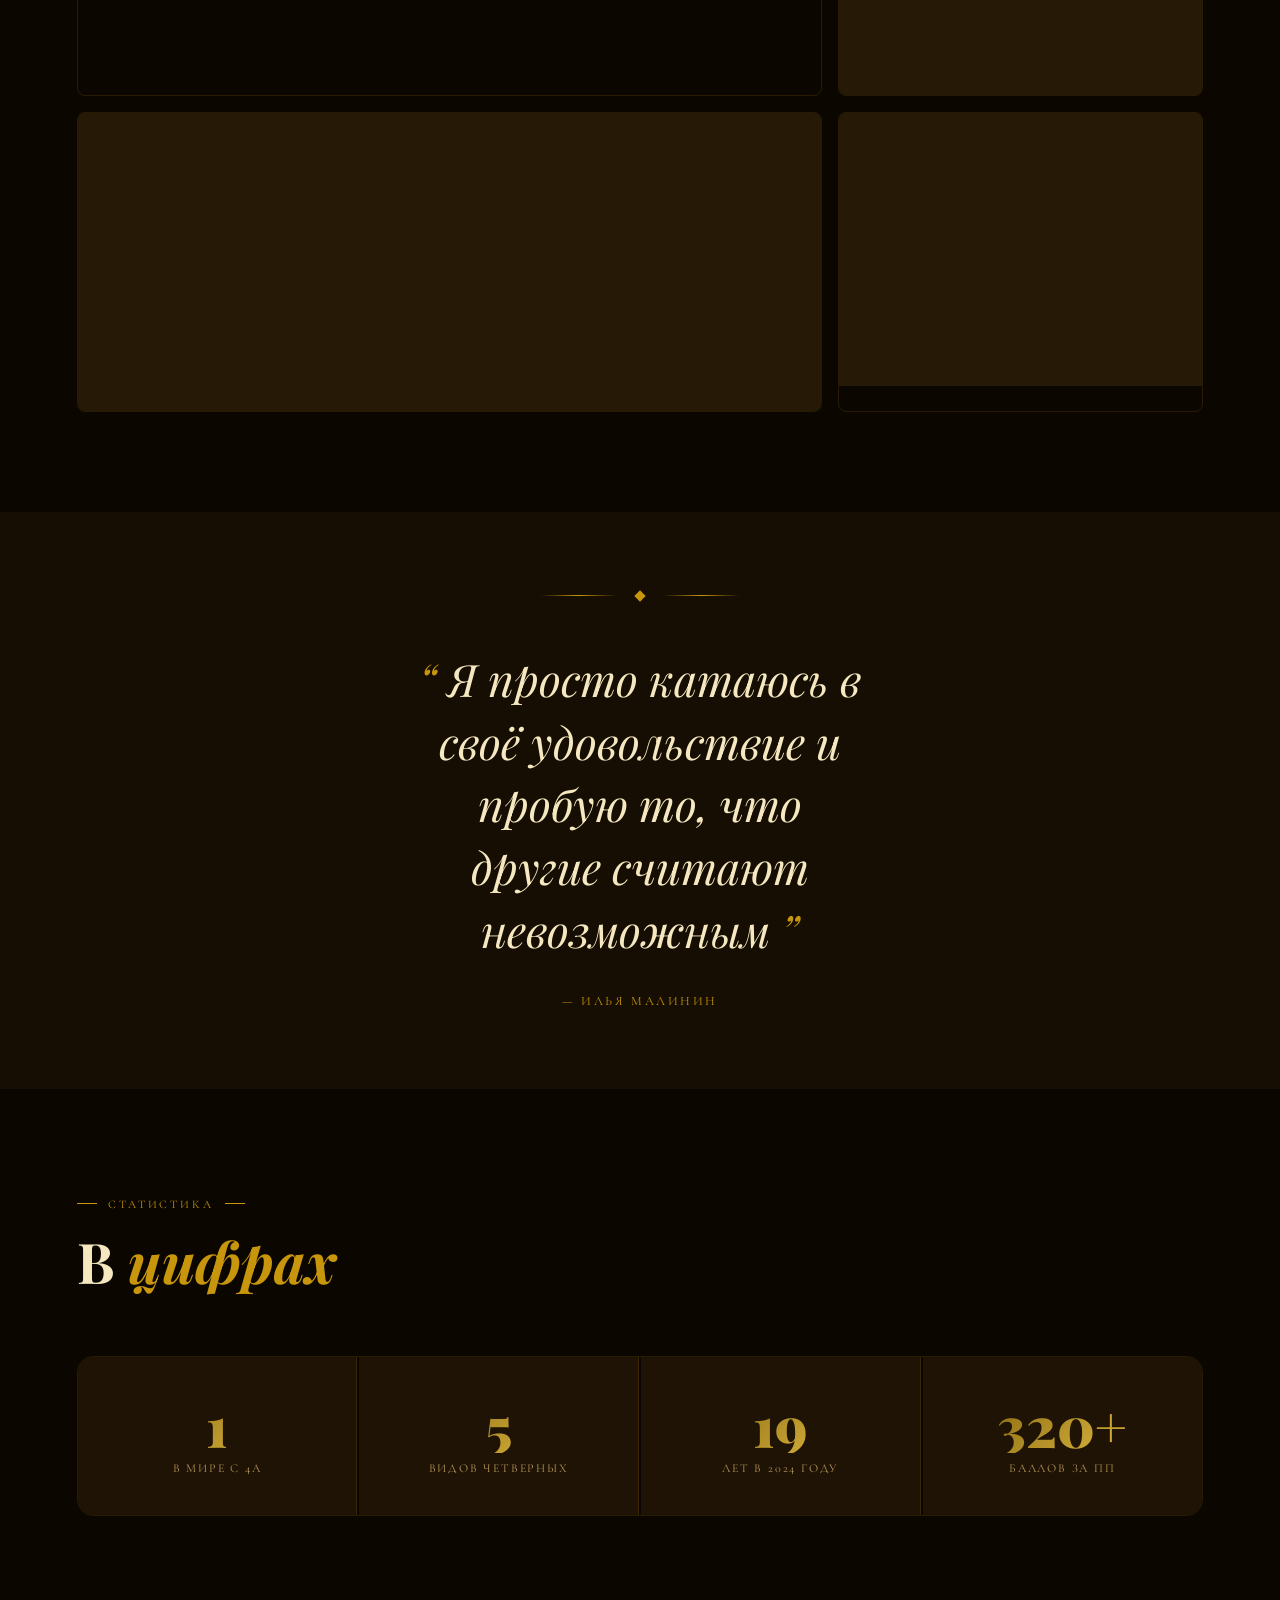
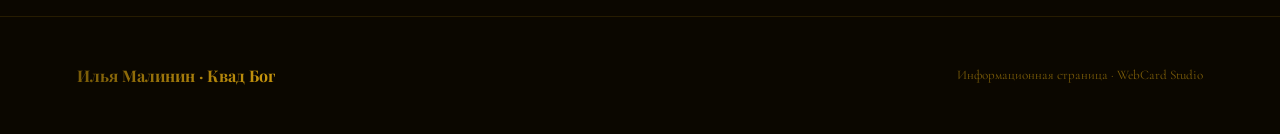
==== commit 7ba4e4d7: "Add real Ilya Malinin photos from Wikimedia Commons" ====
--- a/ilya.html
+++ b/ilya.html
@@ -244,28 +244,15 @@
       background: linear-gradient(145deg, var(--card2), var(--card));
       border: 1px solid var(--border);
     }
-    /* decorative skater silhouette */
-    .about-photo-frame::before {
-      content: '⛸';
-      position: absolute; top: 50%; left: 50%;
-      transform: translate(-50%, -50%);
-      font-size: 8rem; opacity: .05;
-      filter: blur(2px);
+    .about-photo-img {
+      position: absolute; inset: 0;
+      width: 100%; height: 100%;
+      object-fit: cover; object-position: center top;
+      display: block;
     }
     .about-photo-inner {
       position: absolute; inset: 0;
-      background:
-        radial-gradient(ellipse 80% 60% at 50% 100%, rgba(200,150,12,.2) 0%, transparent 60%),
-        linear-gradient(160deg, rgba(200,150,12,.05) 0%, transparent 50%);
-      display: flex; align-items: center; justify-content: center;
-    }
-    .about-photo-number {
-      font-family: 'Playfair Display', serif;
-      font-size: 8rem; font-weight: 900;
-      background: linear-gradient(135deg, var(--gold-dim), var(--gold-lt));
-      -webkit-background-clip: text; -webkit-text-fill-color: transparent;
-      opacity: .35;
-      line-height: 1;
+      background: linear-gradient(to top, rgba(11,7,0,.7) 0%, transparent 40%);
     }
     /* gold corner decorations */
     .corner {
@@ -485,6 +472,8 @@
       width: 100%; padding-bottom: 75%;
       position: relative;
       background: var(--card2);
+      background-size: cover;
+      background-position: center;
     }
     .gallery-item:nth-child(1) .gallery-inner { padding-bottom: 60%; }
     .gallery-item:nth-child(4) .gallery-inner { padding-bottom: 40%; }
@@ -680,9 +669,10 @@
   <div class="about-grid">
     <div class="about-photo-wrap reveal">
       <div class="about-photo-frame">
-        <div class="about-photo-inner">
-          <div class="about-photo-number">4A</div>
-        </div>
+        <img class="about-photo-img"
+             src="https://upload.wikimedia.org/wikipedia/commons/d/d5/Ilia_Malinin_2024_Worlds_Free_Skate_0.jpg"
+             alt="Илья Малинин — ЧМ 2024 произвольная программа" />
+        <div class="about-photo-inner"></div>
         <div class="corner corner-tl"></div>
         <div class="corner corner-tr"></div>
         <div class="corner corner-bl"></div>
@@ -826,62 +816,41 @@
 
   <div class="gallery-grid">
 
+    <!-- 1: большое фото — ЧМ 2024 произвольная -->
     <div class="gallery-item reveal">
-      <div class="gallery-inner">
-        <div class="gallery-glow gg1"></div>
-        <div class="gallery-glow gg2"></div>
-        <div class="gallery-deco">
-          <div class="gallery-deco-text" style="font-size:12rem;opacity:.04">4A</div>
-          <div class="gallery-deco-icon" style="top:20%;right:15%">⛸</div>
-        </div>
+      <div class="gallery-inner" style="background-image:url('https://upload.wikimedia.org/wikipedia/commons/b/b5/Ilia_Malinin_2024_Worlds_Free_Skate_1.jpg')">
         <div style="position:absolute;bottom:1.5rem;left:1.5rem;z-index:1;">
-          <div style="font-family:'Playfair Display',serif;font-size:1.5rem;font-weight:700;color:var(--gold);">Чемпион Мира</div>
+          <div style="font-family:'Playfair Display',serif;font-size:1.5rem;font-weight:700;color:var(--gold);text-shadow:0 2px 10px rgba(0,0,0,.8)">Чемпион Мира</div>
           <div style="font-size:.8rem;color:var(--muted);margin-top:.3rem;">Монреаль · 2024</div>
         </div>
       </div>
       <div class="gallery-overlay">
-        <div class="gallery-caption">Первое золото чемпионата мира</div>
+        <div class="gallery-caption">Произвольная программа · ЧМ 2024</div>
       </div>
     </div>
 
+    <!-- 2: короткая программа ЧМ 2024 -->
     <div class="gallery-item reveal">
-      <div class="gallery-inner">
-        <div class="gallery-glow gg1" style="background:rgba(200,25,92,.12)"></div>
-        <div class="gallery-deco">
-          <div class="gallery-deco-text" style="font-size:7rem;">ISU</div>
-        </div>
-      </div>
-      <div class="gallery-overlay"><div class="gallery-caption">Гран-при · 2022–23</div></div>
-    </div>
-
+      <div class="gallery-inner" style="background-image:url('https://upload.wikimedia.org/wikipedia/commons/9/99/Ilia_Malinin_2024_Worlds_Short_Program_0.jpg')"></div>
+      <div class="gallery-overlay"><div class="gallery-caption">Короткая программа · ЧМ 2024</div></div>
+    </div>
+
+    <!-- 3: Skate America 2022 -->
     <div class="gallery-item reveal">
-      <div class="gallery-inner">
-        <div class="gallery-glow gg2" style="background:rgba(200,150,12,.12)"></div>
-        <div class="gallery-deco">
-          <div class="gallery-deco-text" style="font-size:5rem;color:rgba(200,150,12,.07)">USA</div>
-        </div>
-      </div>
-      <div class="gallery-overlay"><div class="gallery-caption">Чемпион США · 2024</div></div>
-    </div>
-
+      <div class="gallery-inner" style="background-image:url('https://upload.wikimedia.org/wikipedia/commons/3/31/Ilia_Malinin_2022_Skate_America_Free_Skate.jpg')"></div>
+      <div class="gallery-overlay"><div class="gallery-caption">Skate America · 2022</div></div>
+    </div>
+
+    <!-- 4: широкое — Гала ЧМ 2024 -->
     <div class="gallery-item reveal">
-      <div class="gallery-inner">
-        <div class="gallery-glow gg1"></div>
-        <div class="gallery-glow gg2"></div>
-        <div class="gallery-deco" style="flex-direction:column;gap:1rem;">
-          <div style="font-family:'Playfair Display',serif;font-size:3rem;font-weight:900;background:linear-gradient(135deg,var(--gold-dim),var(--gold-lt));-webkit-background-clip:text;-webkit-text-fill-color:transparent;opacity:.15">Quad God</div>
-        </div>
-      </div>
-      <div class="gallery-overlay"><div class="gallery-caption">«Квад Бог» — рождение легенды</div></div>
-    </div>
-
+      <div class="gallery-inner" style="background-image:url('https://upload.wikimedia.org/wikipedia/commons/a/a4/Ilia_Malinin_2024_Worlds_Gala_0.jpg');background-position:center 30%"></div>
+      <div class="gallery-overlay"><div class="gallery-caption">Гала-шоу · ЧМ 2024</div></div>
+    </div>
+
+    <!-- 5: Skate Canada 2024 -->
     <div class="gallery-item reveal">
-      <div class="gallery-inner">
-        <div class="gallery-deco">
-          <div class="gallery-deco-icon" style="font-size:6rem;">🏆</div>
-        </div>
-      </div>
-      <div class="gallery-overlay"><div class="gallery-caption">Финал Гран-при · Турин</div></div>
+      <div class="gallery-inner" style="background-image:url('https://upload.wikimedia.org/wikipedia/commons/0/0a/2024_Skate_Canada_%E2%80%93_Malinin_%E2%80%93_short_program_01.jpg')"></div>
+      <div class="gallery-overlay"><div class="gallery-caption">Skate Canada · 2024</div></div>
     </div>
 
   </div>
